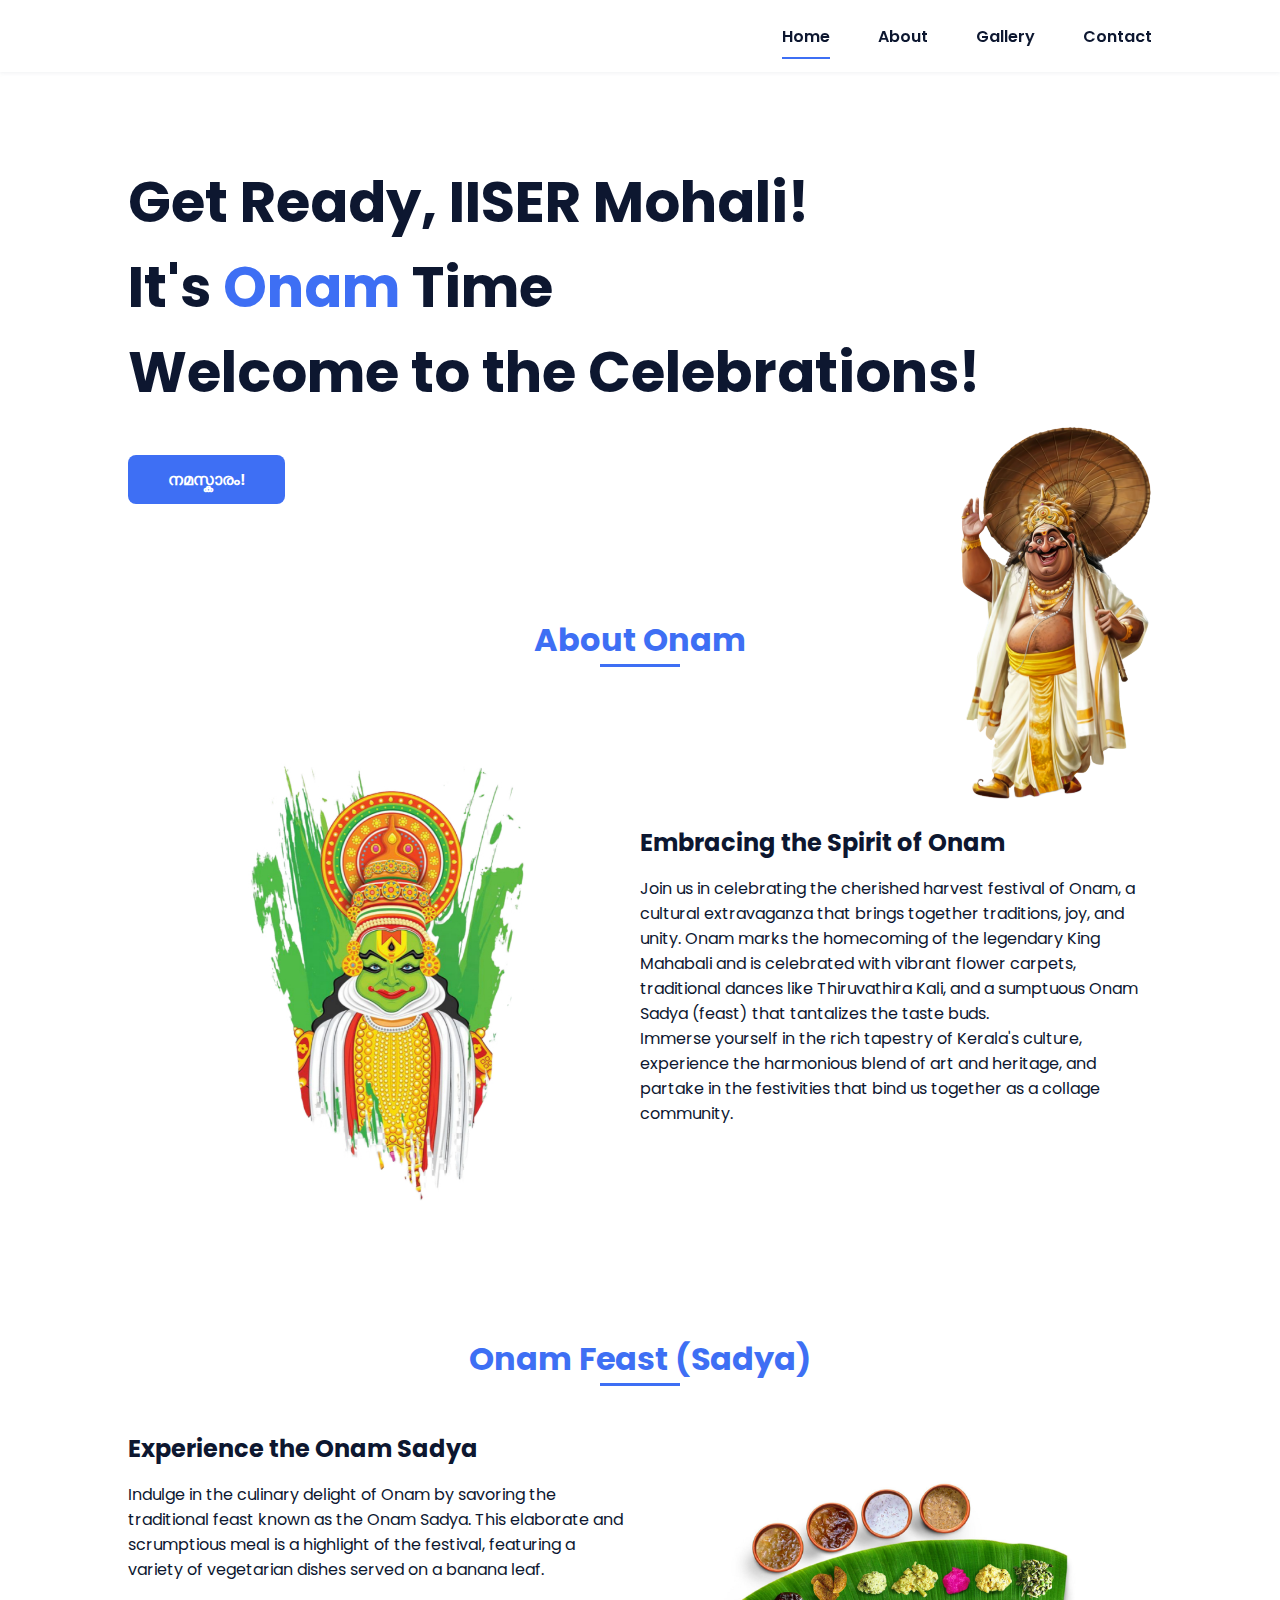
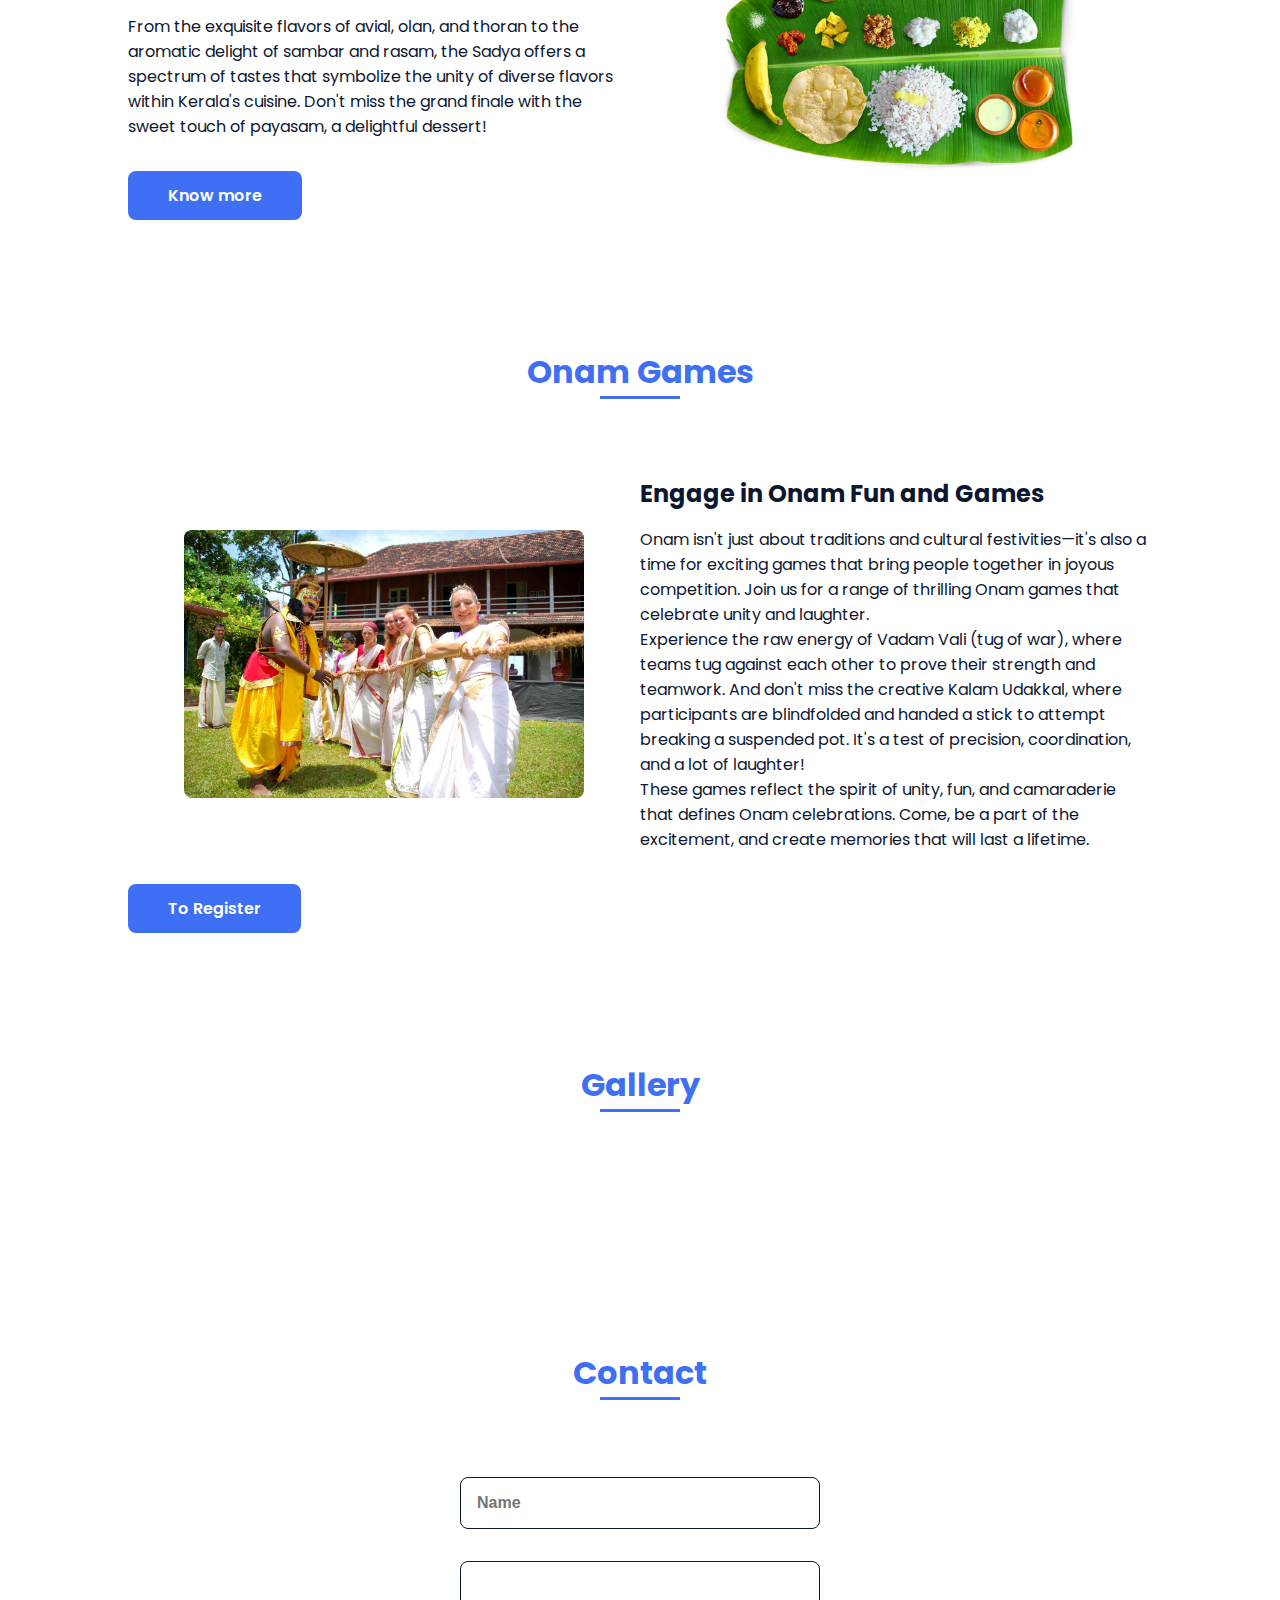
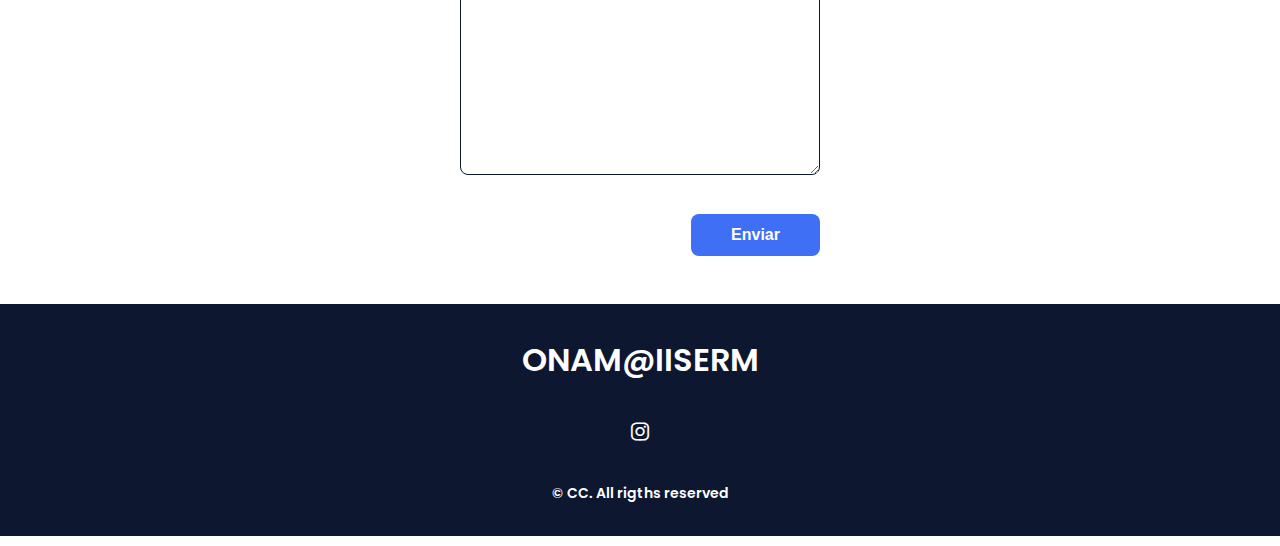
==== index.html @ f512a42c "Update index.html" ====
<!DOCTYPE html>
<html lang="en">
<head>
    <meta charset="UTF-8">
    <meta name="viewport" content="width=device-width, initial-scale=1.0">
    <link rel="stylesheet" href="path/to/boxicons.min.css">
        <meta charset="UTF-8">
        <meta name="viewport" content="width=device-width, initial-scale=1.0">

        <link rel="stylesheet" href="assets/css/styles.css">

        <!-- =====BOX ICONS===== -->
        <link href='https://cdn.jsdelivr.net/npm/boxicons@2.0.5/css/boxicons.min.css' rel='stylesheet'>

        <title>Onam@IISERM</title>
    </head>
    <body>
        <!--===== HEADER =====-->
        <header class="l-header">
            <nav class="nav bd-grid">
                <div>
                    <a href="#" class="nav__logo"></a>
                </div>

                <div class="nav__menu" id="nav-menu">
                    <ul class="nav__list">
                        <li class="nav__item"><a href="#home" class="nav__link active">Home</a></li>
                        <li class="nav__item"><a href="#about" class="nav__link">About</a></li>
                        <li class="nav__item"><a href="#work" class="nav__link">Gallery</a></li>
                        <li class="nav__item"><a href="#contact" class="nav__link">Contact</a></li>
                    </ul>
                </div>

                <div class="nav__toggle" id="nav-toggle">
                    <i class='bx bx-menu'></i>
                </div>
            </nav>
        </header>

        <main class="l-main">
            <!--===== HOME =====-->
<section class="home bd-grid" id="home">
    <div class="home__data">
        <h1 class="home__title">Get Ready, IISER Mohali!<br>It's <span class="home__title-color">Onam </span>Time<br>Welcome to the Celebrations!</h1>
        
        <a href="#" class="button">നമസ്കാരം!</a>
    </div>
</section>

                <div class="home__img">
                    <svg class="home__blob" viewBox="0 0 479 467" xmlns="http://www.w3.org/2000/svg" xmlns:xlink="http://www.w3.org/1999/xlink">

                        <g mask="url(#mask0)">
                            <image class="home__blob-img" x="50" y="60" href="assets/img/perfil.png"/>
                        </g>
                    </svg>
                </div>
            </section>

<!--===== ABOUT =====-->
<section class="about section " id="about">
    <h2 class="section-title">About Onam</h2>

    <div class="about__container bd-grid">
        <div class="about__img">
            <img src="assets/img/about.jpg" alt="">
        </div>

        <div>
            <h2 class="about__subtitle">Embracing the Spirit of Onam</h2>
            <p class="about__text">Join us in celebrating the cherished harvest festival of Onam, a cultural extravaganza that brings together traditions, joy, and unity. Onam marks the homecoming of the legendary King Mahabali and is celebrated with vibrant flower carpets, traditional dances like Thiruvathira Kali, and a sumptuous Onam Sadya (feast) that tantalizes the taste buds.</p>
            <p class="about__text">Immerse yourself in the rich tapestry of Kerala's culture, experience the harmonious blend of art and heritage, and partake in the festivities that bind us together as a collage community.</p>
        </div>
    </div>
</section>


<!--===== SADYA =====-->
<section class="skills section" id="sadya">
    <h2 class="section-title">Onam Feast (Sadya)</h2>

    <div class="skills__container bd-grid">          
        <div>
            <h2 class="skills__subtitle">Experience the Onam Sadya</h2>
            <p class="skills__text">Indulge in the culinary delight of Onam by savoring the traditional feast known as the Onam Sadya. This elaborate and scrumptious meal is a highlight of the festival, featuring a variety of vegetarian dishes served on a banana leaf.</p>
            <p class="skills__text">
                From the exquisite flavors of avial, olan, and thoran to the aromatic delight of sambar and rasam, the Sadya offers a spectrum of tastes that symbolize the unity of diverse flavors within Kerala's cuisine. Don't miss the grand finale with the sweet touch of payasam, a delightful dessert!
            </p>
            
            <div id="sadyaDetails" style="display: none;">
<p><strong>Venue</strong>: Hostel 6 & 8 Mess</p>
<p><strong>Date</strong>: October 1st</p>
<p><strong>Time</strong>: From 11:00 PM onwards</p>
        <a href="Coupon.html" class="button2">For coupons</a>



                <h4>Here are the list of the dishes served in the Sadya:</h4>
                <ul>
                    <li>Ghee</li>
                    <li>Parippu (Dal Curry)</li>
                    <li>Uppu</li>
                    <li>Sarkara Upperi (Jaggery-Coated Banana Chips)</li>
                    <li>Banana Chips (Upperi)</li>
                    <li>Mulak Kondattom</li>
                    <li>Kayappa Kondattom</li>                    
                    <li>Rice</li>
                    <li>Sambar</li>
                    <li>Avial</li>
                    <li>Kootu Curry</li>
                    <li>Olan</li>
                    <li>Kalan</li>
                    <li>Pachadi</li>
                    <li>Pinapple Kichidi</li>
                    <li>Puliyinji</li>
                    <li>Pickles</li>
                    <li>Thoran</li>
                    <li>Pappadam</li>
                    <li>Moru</li>
                    <li>Rasam</li>
                    <li>Palada Pradhaman (Payasam)</li>
                    <li>Parippu Pradhaman (Payasam)</li>
                </ul>
            </div>
            
            <a href="javascript:void(0);" class="button" id="expandButton" onclick="toggleSadyaDetails();">Know more</a>
        </div>
        
        <div>              
            <img src="assets/img/work3.jpg" alt="" class="skills__img">
        </div>
    </div>
</section>

<script>
    function toggleSadyaDetails() {
        const sadyaDetails = document.getElementById('sadyaDetails');
        const expandButton = document.getElementById('expandButton');

        if (sadyaDetails.style.display === 'none') {
            sadyaDetails.style.display = 'block';
            expandButton.textContent = 'Show less';
        } else {
            sadyaDetails.style.display = 'none';
            expandButton.textContent = 'Know more';
        }
    }
</script>
<section class="games section" id="games">
    <h2 class="section-title">Onam Games</h2>

    <div class="about__container bd-grid">
        <div class="games__img">
            <img src="assets/img/games.jpg" alt="">
        </div>

        <div>
            <h2 class="about__subtitle">Engage in Onam Fun and Games</h2>
            <p class="about__text">Onam isn't just about traditions and cultural festivities—it's also a time for exciting games that bring people together in joyous competition. Join us for a range of thrilling Onam games that celebrate unity and laughter.</p>
            <p class="about__text">Experience the raw energy of Vadam Vali (tug of war), where teams tug against each other to prove their strength and teamwork. And don't miss the creative Kalam Udakkal, where participants are blindfolded and handed a stick to attempt breaking a suspended pot. It's a test of precision, coordination, and a lot of laughter!</p>
            <p class="about__text">These games reflect the spirit of unity, fun, and camaraderie that defines Onam celebrations. Come, be a part of the excitement, and create memories that will last a lifetime.</p>
        </div>
        
        <div class="button-container">
            <a href="#" class="button">To Register</a>
        </div>
    </div>
</section>

<!--===== GALLERY =====-->
<section class="work section" id="work">
    <h2 class="section-title">Gallery</h2>

    <div class="work__container bd-grid" id="shuffled-gallery">
        <!-- Images will be shuffled and inserted here using JavaScript -->
    </div>
</section>

<script>
    // Array of image filenames (assuming you have img1.jpg to img20.jpg)
    const imageFilenames = Array.from({ length: 20 }, (_, index) => `img${index + 1}.jpg`);

    // Function to shuffle an array
    function shuffleArray(array) {
        for (let i = array.length - 1; i > 0; i--) {
            const j = Math.floor(Math.random() * (i + 1));
            [array[i], array[j]] = [array[j], array[i]];
        }
        return array;
    }

    const shuffledImages = shuffleArray(imageFilenames);

    const galleryContainer = document.getElementById('shuffled-gallery');

    // Display 6 shuffled images at a time
    let startIndex = 0;
    function displayImages() {
        galleryContainer.innerHTML = ''; // Clear previous images
        const endIndex = startIndex + 6 > shuffledImages.length ? shuffledImages.length : startIndex + 6;

        for (let i = startIndex; i < endIndex; i++) {
            const imageLink = document.createElement('a');
            imageLink.className = 'work__img';
            imageLink.href = ''; // Add your image link here

            const image = document.createElement('img');
            image.src = `assets/img/${shuffledImages[i]}`;
            image.alt = '';

            imageLink.appendChild(image);
            galleryContainer.appendChild(imageLink);
        }

        startIndex = (startIndex + 6) % shuffledImages.length; // Cycle through the images
    }

    displayImages(); // Initial display
</script>


        </main>
       <section class="contact section" id="contact">
            <h2 class="section-title">Contact</h2>

            <div class="contact__container bd-grid">
                <form action="https://formsubmit.co/bc287b8956eb04a40af0ad4ee4fbad29"
                      class="contact__form"
                      method="POST">
                    <input type="text" name="name" placeholder="Name" class="contact__input">
                    <textarea name="message" cols="30" rows="10" class="contact__input"></textarea>
                    <input type="submit" value="Enviar" class="contact__button button">
                </form>
            </div>
        </section>
        <!--===== FOOTER =====-->
        <footer class="footer">
            <p class="footer__title">ONAM@IISERM</p>
            <div class="footer__social">
                <a href="https://www.instagram.com/onamatiiserm/" class="footer__icon"><i class='bx bxl-instagram' ></i></a>
            </div>
            <p class="footer__copy">&#169; CC. All rigths reserved</p>
        </footer>


        <!--===== SCROLL REVEAL =====-->
        <script src="https://unpkg.com/scrollreveal"></script>

        <!--===== MAIN JS =====-->
        <script src="assets/js/main.js"></script>
    </body>
</html>
---- assets/css/styles.css ----
/*===== GOOGLE FONTS =====*/
@import url("https://fonts.googleapis.com/css2?family=Poppins:wght@400;600;700&display=swap");
/*===== VARIABLES CSS =====*/
:root {
  --header-height: 3rem;
  --font-semi: 600;
  /*===== Colores =====*/
  /*Purple 260 - Red 355 - Blue 224 - Pink 340*/
  /* HSL color mode */
  --hue-color: 224;
  --first-color: hsl(var(--hue-color), 89%, 60%);
  --second-color: hsl(var(--hue-color), 56%, 12%);
  /*===== Fuente y tipografia =====*/
  --body-font: 'Poppins', sans-serif;
  --big-font-size: 2rem;
  --h2-font-size: 1.25rem;
  --normal-font-size: .938rem;
  --smaller-font-size: .75rem;
  /*===== Margenes =====*/
  --mb-2: 1rem;
  --mb-4: 2rem;
  --mb-5: 2.5rem;
  --mb-6: 3rem;
  /*===== z index =====*/
  --z-back: -10;
  --z-fixed: 100;
}

@media screen and (min-width: 968px) {
  :root {
    --big-font-size: 3.5rem;
    --h2-font-size: 2rem;
    --normal-font-size: 1rem;
    --smaller-font-size: .875rem;
  }
}

/*===== BASE =====*/
*, ::before, ::after {
  box-sizing: border-box;
}

html {
  scroll-behavior: smooth;
}

body {
  margin: var(--header-height) 0 0 0;
  font-family: var(--body-font);
  font-size: var(--normal-font-size);
  color: var(--second-color);
}

h1, h2, p {
  margin: 0;
}

ul {
  margin: 0;
  padding: 0;
  list-style: none;
}

a {
  text-decoration: none;
}

img {
  max-width: 100%;
  height: auto;
  display: block;
}

/*===== CLASS CSS ===== */
.section-title {
  position: relative;
  font-size: var(--h2-font-size);
  color: var(--first-color);
  margin-top: var(--mb-2);
  margin-bottom: var(--mb-4);
  text-align: center;
}

.section-title::after {
  position: absolute;
  content: '';
  width: 64px;
  height: 0.18rem;
  left: 0;
  right: 0;
  margin: auto;
  top: 2rem;
  background-color: var(--first-color);
}

.section {
  padding-top: 3rem;
  padding-bottom: 2rem;
}

/*===== LAYOUT =====*/
.bd-grid {
  max-width: 1024px;
  display: grid;
  margin-left: var(--mb-2);
  margin-right: var(--mb-2);
}

.l-header {
  width: 100%;
  position: fixed;
  top: 0;
  left: 0;
  z-index: var(--z-fixed);
  background-color: #fff;
  box-shadow: 0 1px 4px rgba(146, 161, 176, 0.15);
}

/*===== NAV =====*/
.nav {
  height: var(--header-height);
  display: flex;
  justify-content: space-between;
  align-items: center;
  font-weight: var(--font-semi);
}

@media screen and (max-width: 767px) {
  .nav__menu {
    position: fixed;
    top: var(--header-height);
    right: -100%;
    width: 80%;
    height: 100%;
    padding: 2rem;
    background-color: var(--second-color);
    transition: .5s;
  }
}

.nav__item {
  margin-bottom: var(--mb-4);
}

.nav__link {
  position: relative;
  color: #fff;
}

.nav__link:hover {
  position: relative;
}

.nav__link:hover::after {
  position: absolute;
  content: '';
  width: 100%;
  height: 0.18rem;
  left: 0;
  top: 2rem;
  background-color: var(--first-color);
}

.nav__logo {
  color: var(--second-color);
}

.nav__toggle {
  color: var(--second-color);
  font-size: 1.5rem;
  cursor: pointer;
}

/*Active menu*/
.active::after {
  position: absolute;
  content: '';
  width: 100%;
  height: 0.18rem;
  left: 0;
  top: 2rem;
  background-color: var(--first-color);
}

/*=== Show menu ===*/
.show {
  right: 0;
}

/*===== HOME =====*/
.home {
  position: relative;
  row-gap: 5rem;
  padding: 4rem 0 5rem;
}

.home__data {
  align-self: center;
}

.home__title {
  font-size: var(--big-font-size);
  margin-bottom: var(--mb-5);
}

.home__title-color {
  color: var(--first-color);
}

.home__social {
  display: flex;
  flex-direction: column;
}

.home__social-icon {
  width: max-content;
  margin-bottom: var(--mb-2);
  font-size: 1.5rem;
  color: var(--second-color);
}

.home__social-icon:hover {
  color: var(--first-color);
}

.home__img {
  position: absolute;
  right: 0;
  bottom: 0;
  width: 260px;
}

.home__blob {
  fill: var(--first-color);
}

.home__blob-img {
  width: 360px;
}

/*BUTTONS*/
.button {
  display: inline-block;
  background-color: var(--first-color);
  color: #fff;
  padding: .75rem 2.5rem;
  font-weight: var(--font-semi);
  border-radius: .5rem;
  transition: .3s;
}
.button2 {
  display: inline-block;
  background-color: var(--second-color); /* Choose a different color for the second button */
  color: #fff;
  padding: .5rem 2rem; /* Adjust padding as needed */
  font-weight: var(--font-medium); /* You can adjust font-weight */
  border-radius: .3rem; /* You can adjust border-radius */
  transition: .3s;
}

.button:hover {
  box-shadow: 0px 10px 36px rgba(0, 0, 0, 0.15);
}

/* ===== ABOUT =====*/
.about__container {
  row-gap: 2rem;
  text-align: center;
}

.about__subtitle {
  margin-bottom: var(--mb-2);
}

.about__img {
  justify-self: center;
}

.about__img img {
  width: 200px;
  border-radius: .5rem;
}

/* ===== SKILLS =====*/
.skills__container {
  row-gap: 2rem;
  text-align: center;
}

.skills__subtitle {
  margin-bottom: var(--mb-2);
}

.skills__text {
  margin-bottom: var(--mb-4);
}
}

.skills__social-icon:hover {
  color: var(--first-color);
}


.skills__data {
  display: flex;
  justify-content: space-between;
  align-items: center;
  position: relative;
  font-weight: var(--font-semi);
  padding: .5rem 1rem;
  margin-bottom: var(--mb-4);
  border-radius: .5rem;
  box-shadow: 0px 4px 25px rgba(14, 36, 49, 0.15);
}

.skills__icon {
  font-size: 2rem;
  margin-right: var(--mb-2);
  color: var(--first-color);
}

.skills__names {
  display: flex;
  align-items: center;
}

.skills__bar {
  position: absolute;
  left: 0;
  bottom: 0;
  background-color: var(--first-color);
  height: .25rem;
  border-radius: .5rem;
  z-index: var(--z-back);
}

.skills__html {
  width: 95%;
}

.skills__css {
  width: 85%;
}

.skills__js {
  width: 65%;
}

.skills__ux {
  width: 85%;
}

.skills__img {
  border-radius: .5rem;
}
/* ===== Games =====*/
.about__container {
  row-gap: 2rem;
  text-align: center;
}

.games__subtitle {
  margin-bottom: var(--mb-2);
}

.games__img {
  justify-self: center;
}

.games__img img {
  width: 400px;
  border-radius: .5rem;
}
/* ===== WORK =====*/
.work__container {
  row-gap: 2rem;
}

.work__img {
  box-shadow: 0px 4px 25px rgba(14, 36, 49, 0.15);
  border-radius: .5rem;
  overflow: hidden;
}

.work__img img {
  transition: 1s;
}

.work__img img:hover {
  transform: scale(1.1);
}

/* ===== CONTACT =====*/
.contact__input {
  width: 100%;
  font-size: var(--normal-font-size);
  font-weight: var(--font-semi);
  padding: 1rem;
  border-radius: .5rem;
  border: 1.5px solid var(--second-color);
  outline: none;
  margin-bottom: var(--mb-4);
}

.contact__button {
  display: block;
  border: none;
  outline: none;
  font-size: var(--normal-font-size);
  cursor: pointer;
  margin-left: auto;
}

/* ===== FOOTER =====*/
.footer {
  background-color: var(--second-color);
  color: #fff;
  text-align: center;
  font-weight: var(--font-semi);
  padding: 2rem 0;
}

.footer__title {
  font-size: 2rem;
  margin-bottom: var(--mb-4);
}

.footer__social {
  margin-bottom: var(--mb-4);
}

.footer__icon {
  font-size: 1.5rem;
  color: #fff;
  margin: 0 var(--mb-2);
}

.footer__copy {
  font-size: var(--smaller-font-size);
}

/* ===== MEDIA QUERIES=====*/
@media screen and (max-width: 320px) {
  .home {
    row-gap: 2rem;
  }
  .home__img {
    width: 200px;
  }
}

@media screen and (min-width: 576px) {
  .home {
    padding: 4rem 0 2rem;
  }
  .home__social {
    padding-top: 0;
    padding-bottom: 2.5rem;
    flex-direction: row;
    align-self: flex-end;
  }
  .home__social-icon {
    margin-bottom: 0;
    margin-right: var(--mb-4);
  }
  .home__img {
    width: 300px;
    bottom: 25%;
  }
  .about__container {
    grid-template-columns: repeat(2, 1fr);
    align-items: center;
    text-align: initial;
  }
  .skills__container {
    grid-template-columns: .7fr;
    justify-content: center;
    column-gap: 1rem;
  }
  .work__container {
    grid-template-columns: repeat(2, 1fr);
    column-gap: 2rem;
    padding-top: 2rem;
  }
  .contact__form {
    width: 360px;
    padding-top: 2rem;
  }
  .contact__container {
    justify-items: center;
  }
}

@media screen and (min-width: 768px) {
  body {
    margin: 0;
  }
  .section {
    padding-top: 4rem;
    padding-bottom: 3rem;
  }
  .section-title {
    margin-bottom: var(--mb-6);
  }
  .section-title::after {
    width: 80px;
    top: 3rem;
  }
  .nav {
    height: calc(var(--header-height) + 1.5rem);
  }
  .nav__list {
    display: flex;
    padding-top: 0;
  }
  .nav__item {
    margin-left: var(--mb-6);
    margin-bottom: 0;
  }
  .nav__toggle {
    display: none;
  }
  .nav__link {
    color: var(--second-color);
  }
  .home {
    padding: 8rem 0 2rem;
  }
  .home__img {
    width: 400px;
    bottom: 10%;
  }
  .about__container {
    padding-top: 2rem;
  }
  .about__img img {
    width: 300px;
  }
  .skills__container {
    grid-template-columns: repeat(2, 1fr);
    column-gap: 2rem;
    align-items: center;
    text-align: initial;
  }
  .work__container {
    grid-template-columns: repeat(3, 1fr);
    column-gap: 2rem;
  }
}

@media screen and (min-width: 992px) {
  .bd-grid {
    margin-left: auto;
    margin-right: auto;
  }
  .home {
    padding: 10rem 0 2rem;
  }
  .home__img {
    width: 450px;
  }
}
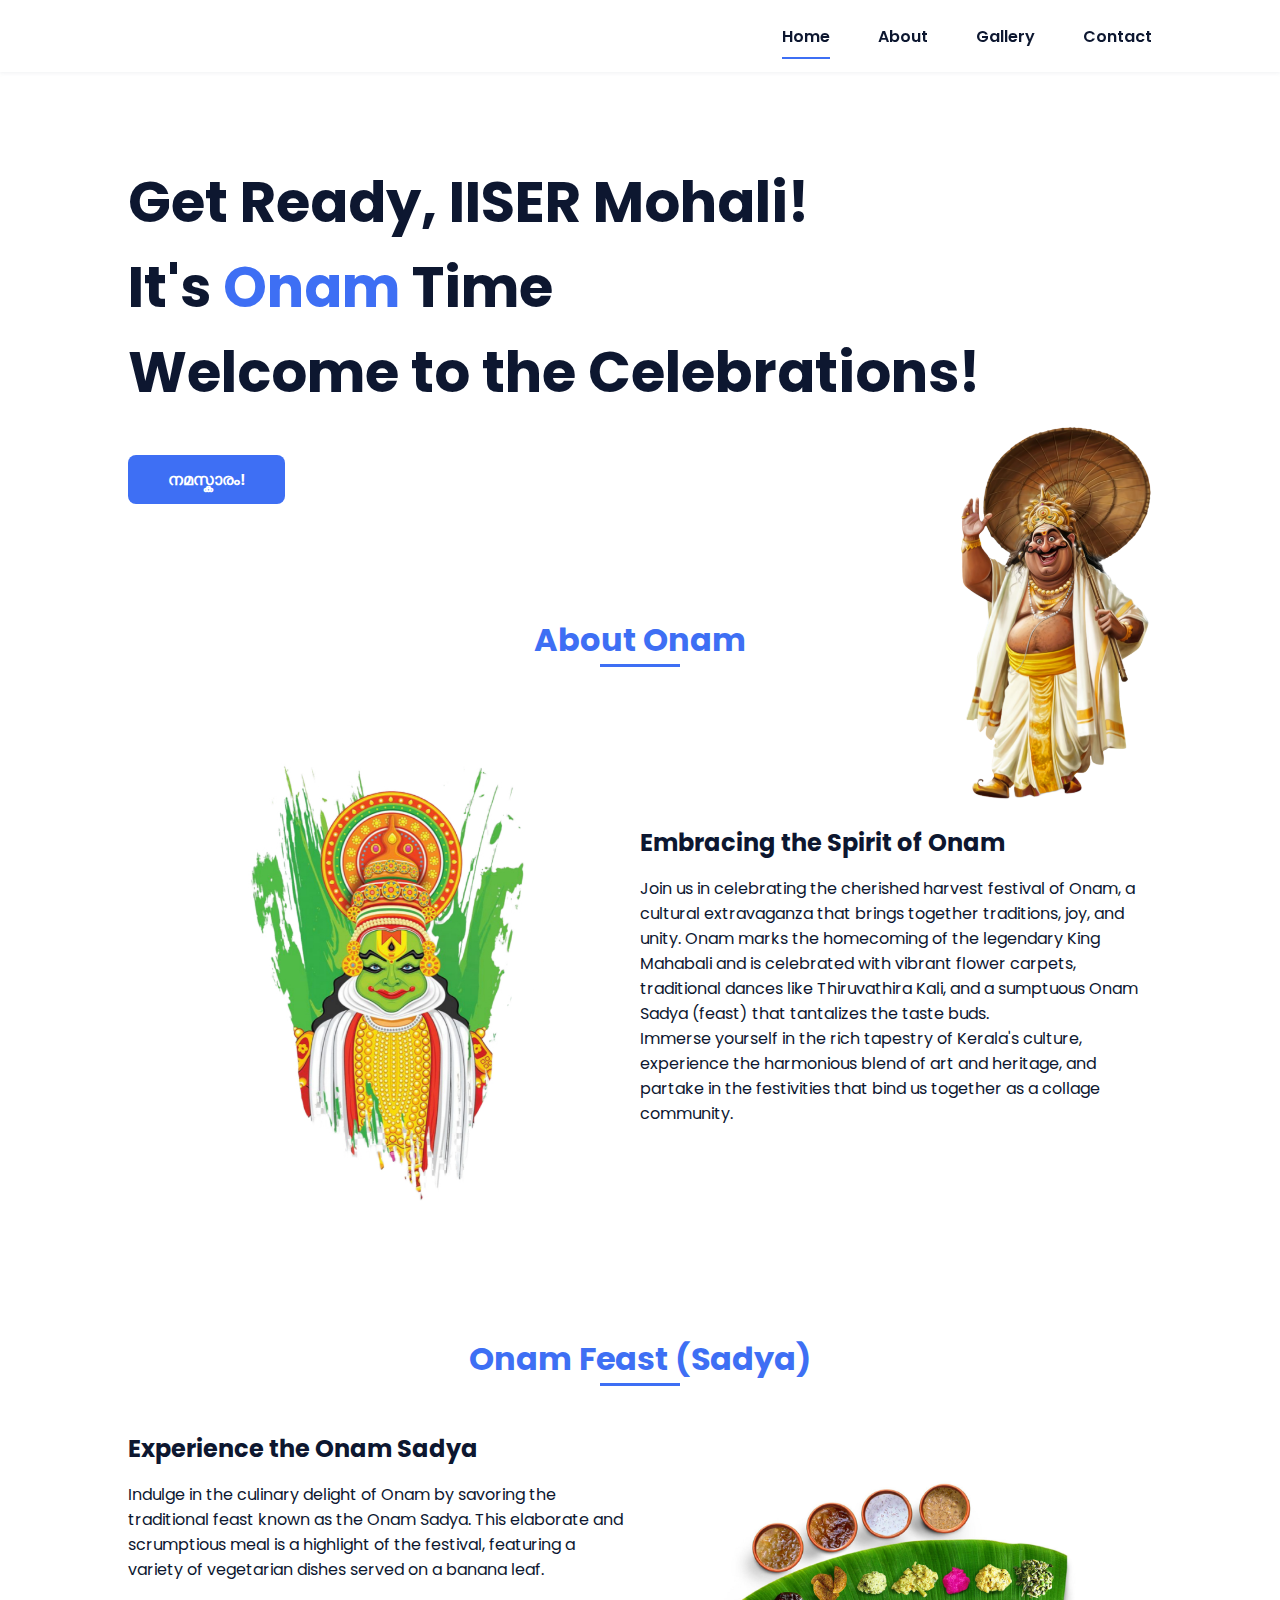
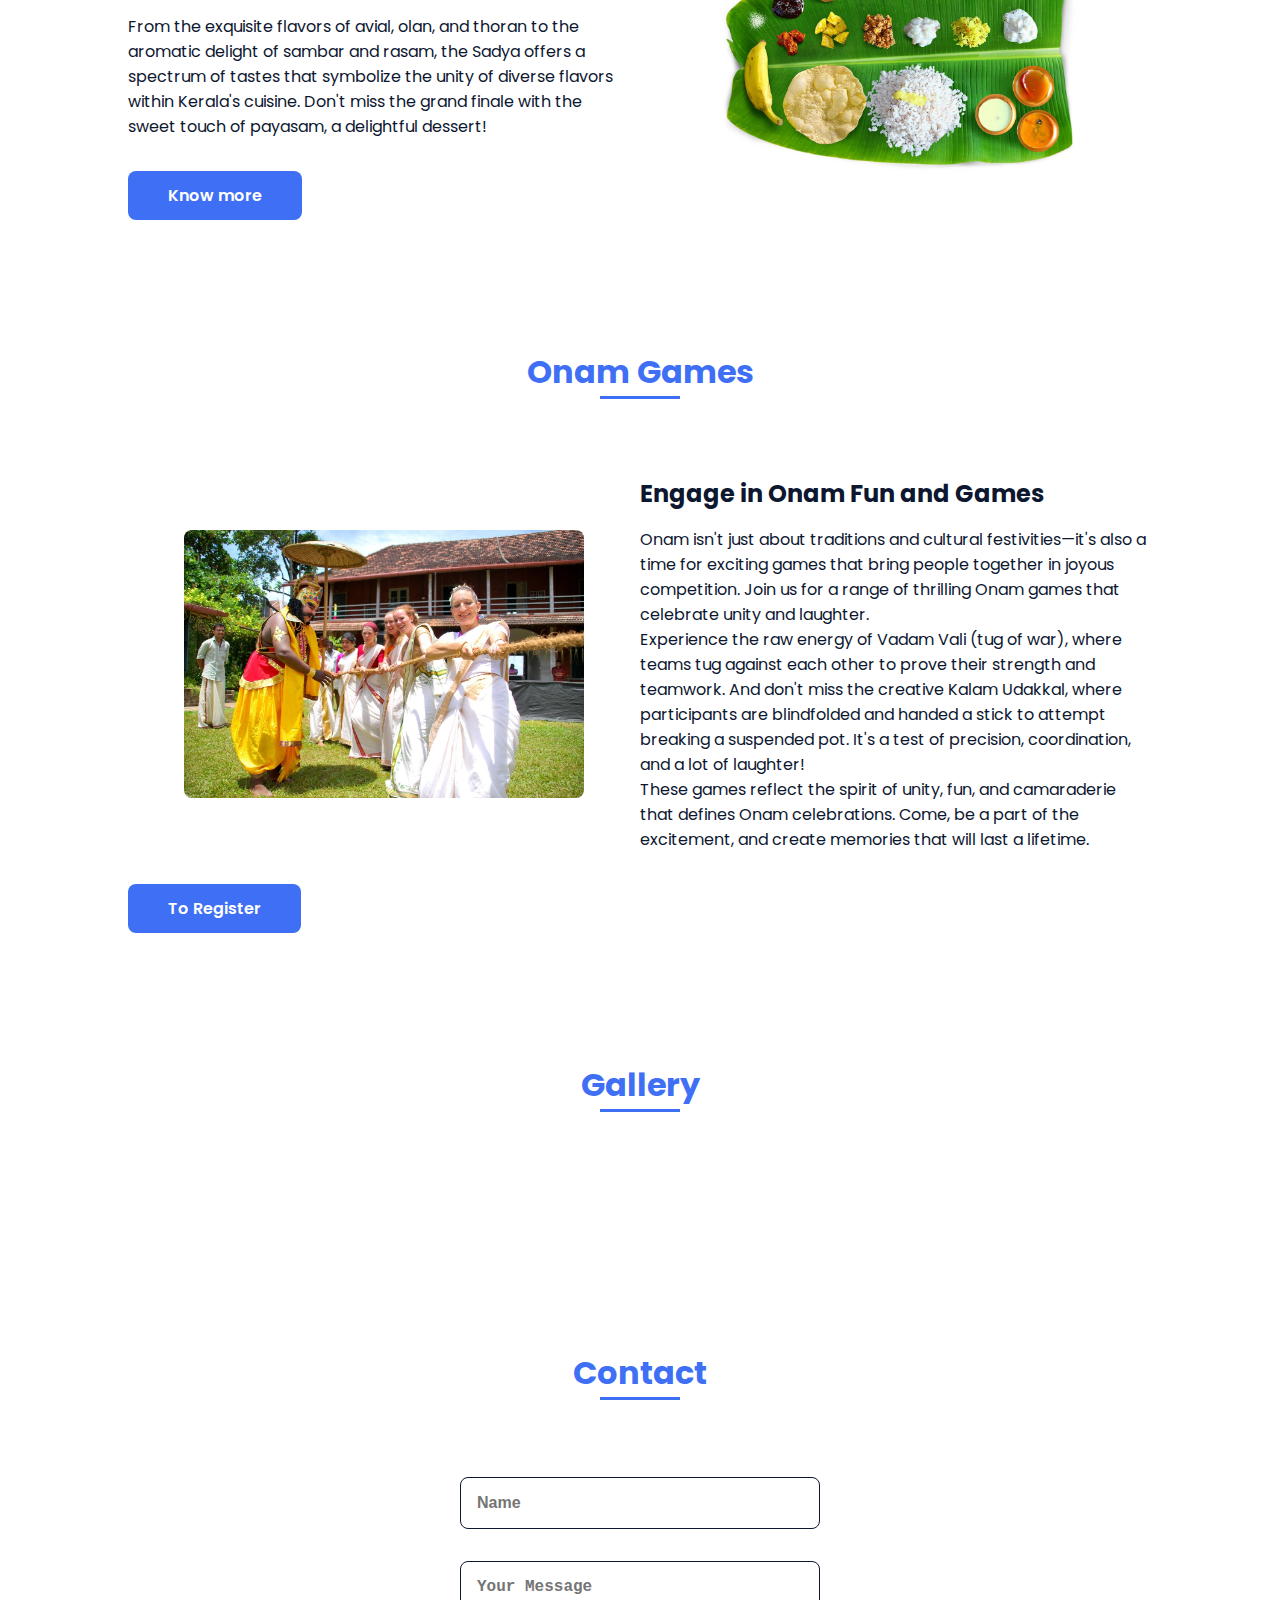
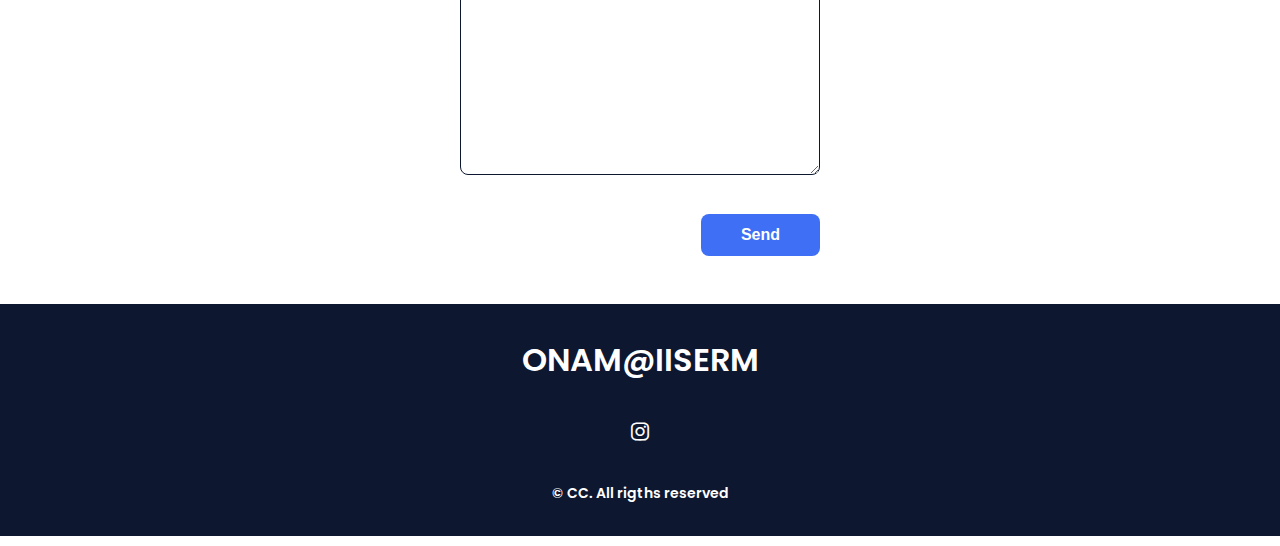
==== commit 3a70d1c6: "Update index.html" ====
--- a/index.html
+++ b/index.html
@@ -228,8 +228,8 @@
                       class="contact__form"
                       method="POST">
                     <input type="text" name="name" placeholder="Name" class="contact__input">
-                    <textarea name="message" cols="30" rows="10" class="contact__input"></textarea>
-                    <input type="submit" value="Enviar" class="contact__button button">
+                    <textarea name="message" placeholder="Your Message" cols="30" rows="10" class="contact__input"></textarea>
+                    <input type="submit" value="Send" class="contact__button button">
                 </form>
             </div>
         </section>
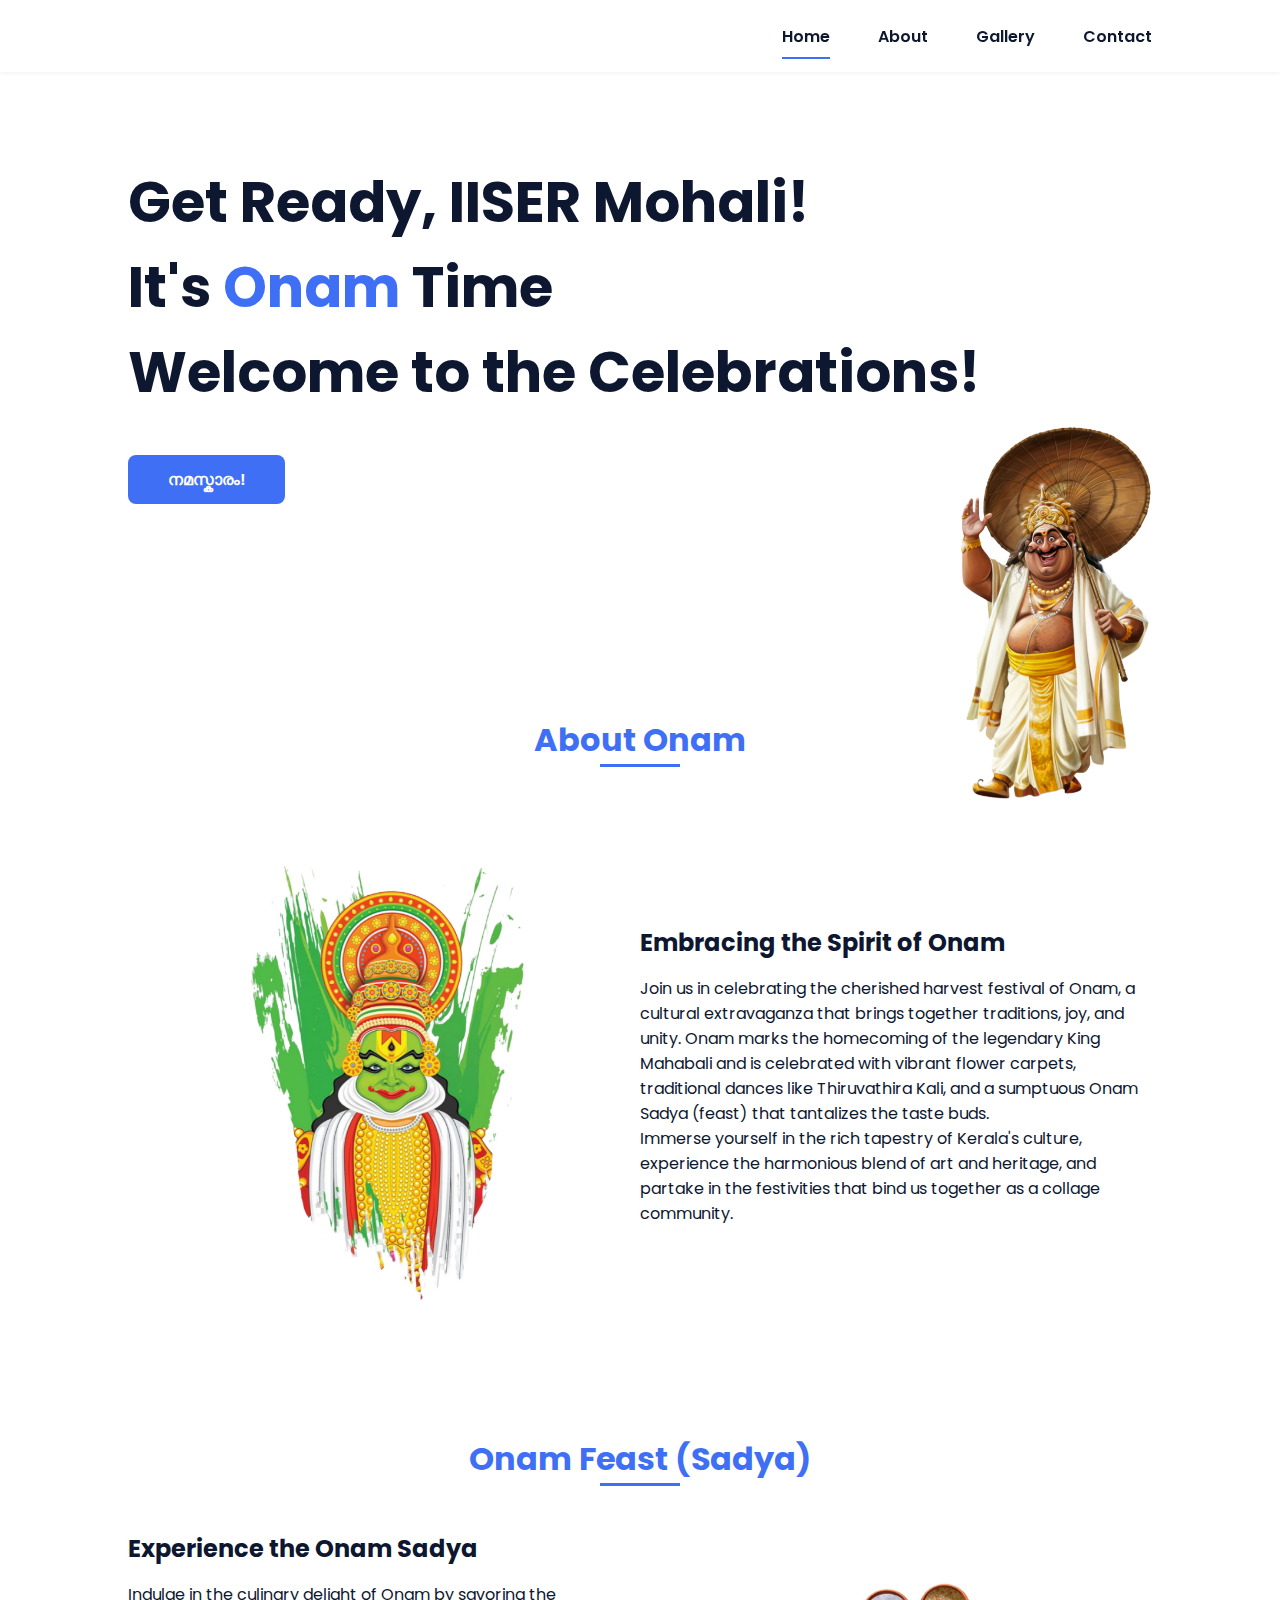
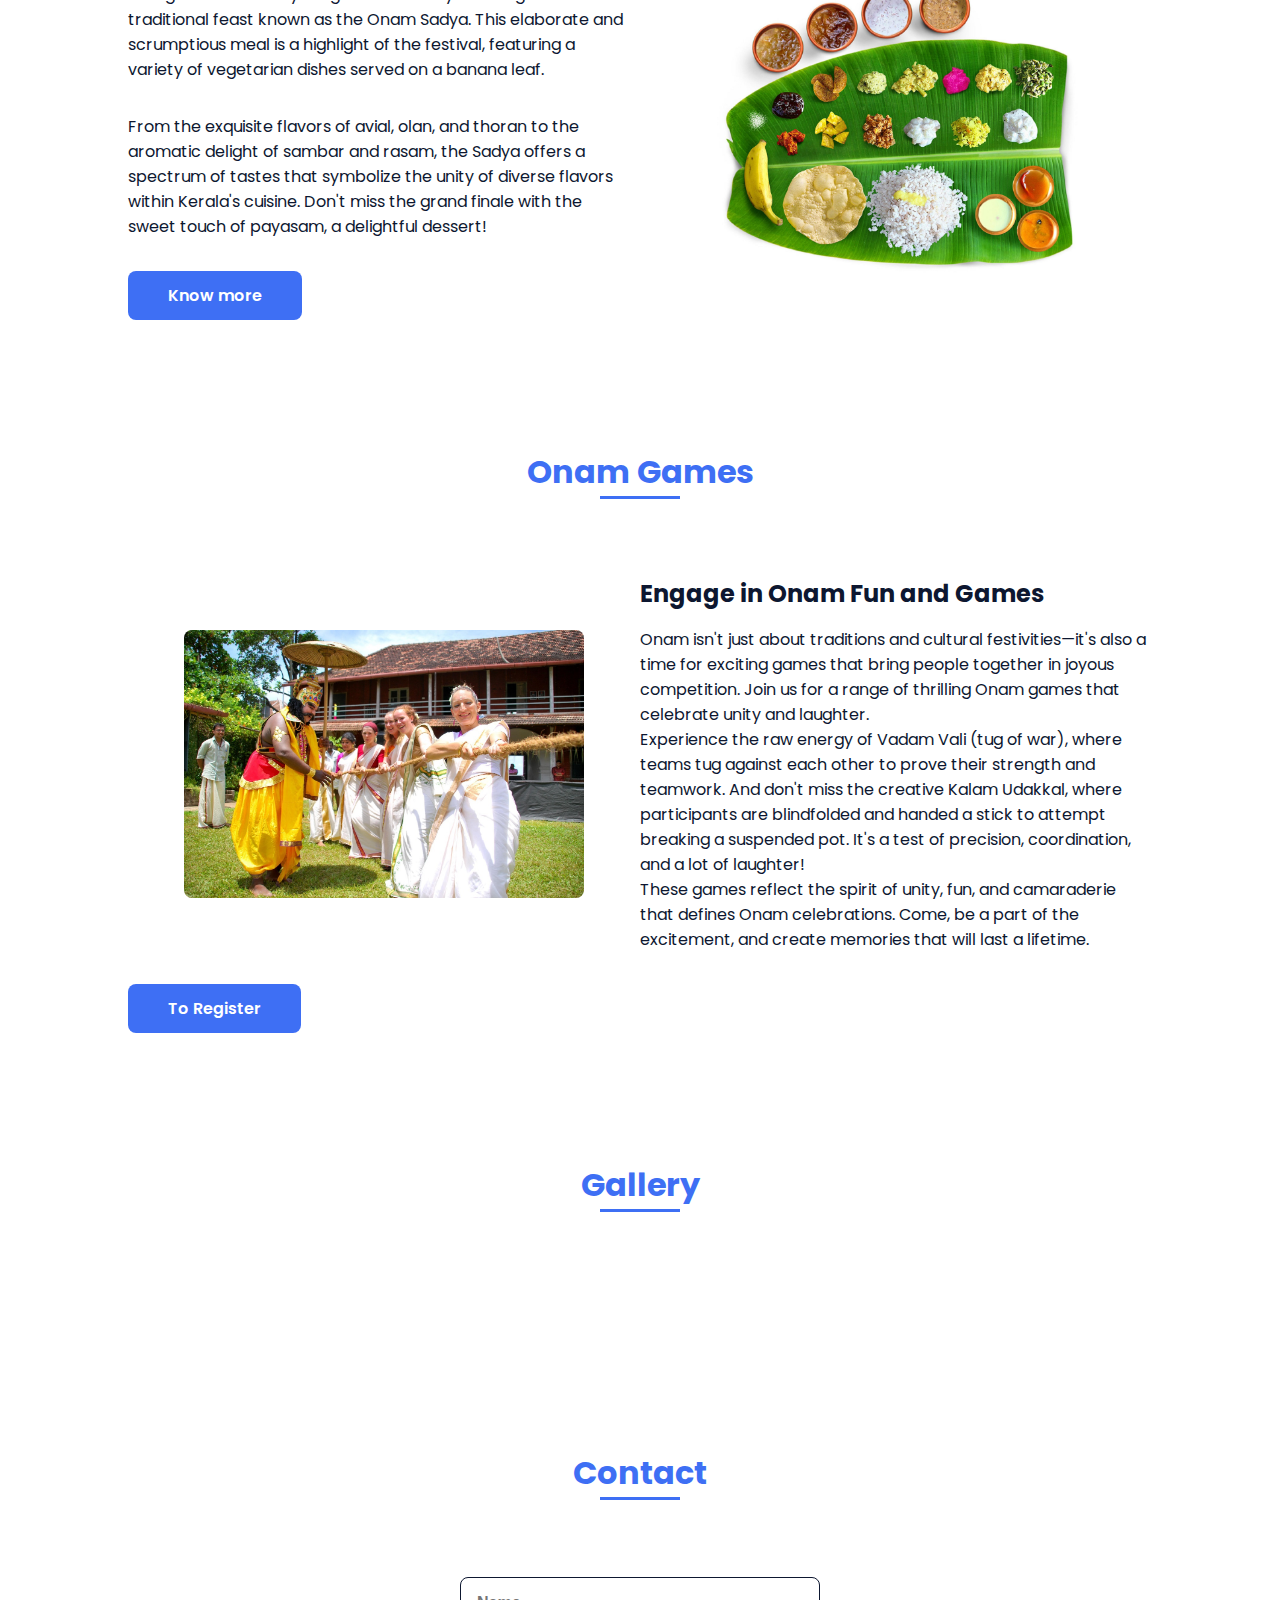
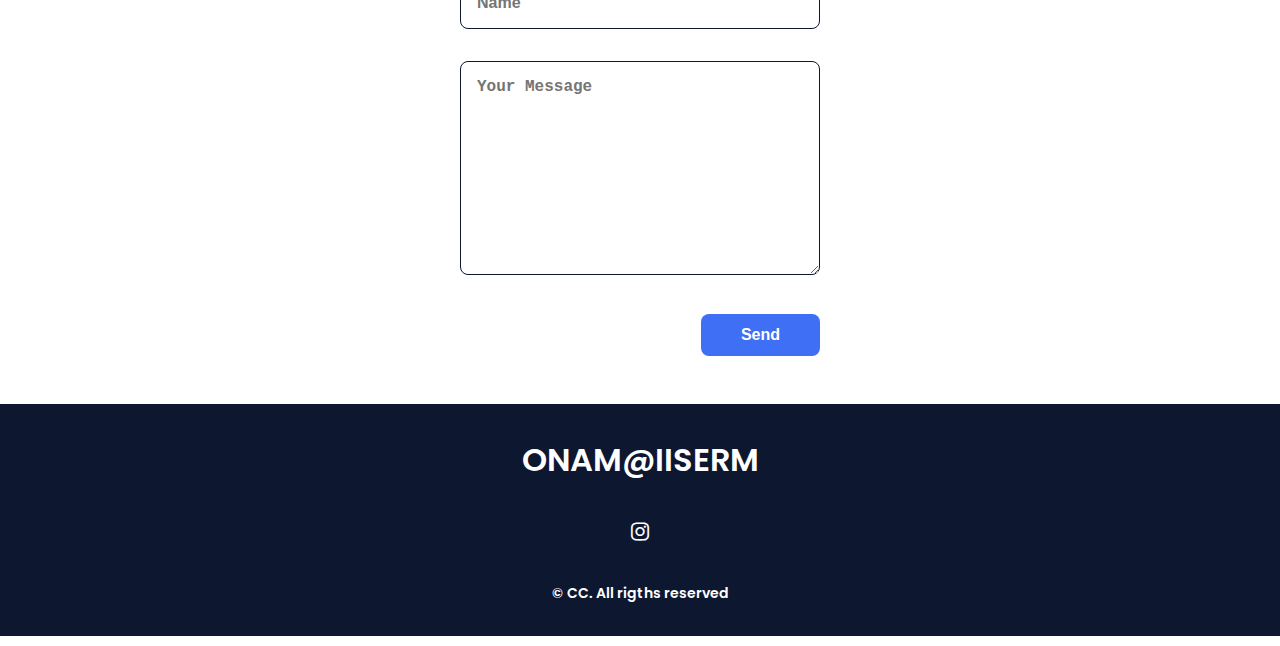
==== commit 6838f2d2: "Update index.html" ====
--- a/index.html
+++ b/index.html
@@ -178,7 +178,7 @@
 
 <script>
     // Array of image filenames (assuming you have img1.jpg to img20.jpg)
-    const imageFilenames = Array.from({ length: 20 }, (_, index) => `img${index + 1}.jpg`);
+    const imageFilenames = Array.from({ length: 56 }, (_, index) => `img${index + 1}.jpg`);
 
     // Function to shuffle an array
     function shuffleArray(array) {
--- a/assets/css/styles.css
+++ b/assets/css/styles.css
@@ -267,7 +267,10 @@
   row-gap: 2rem;
   text-align: center;
 }
-
+.about {
+    margin-top: 100px; /* You can adjust this value as needed */
+    /* Existing styles */
+}
 .about__subtitle {
   margin-bottom: var(--mb-2);
 }
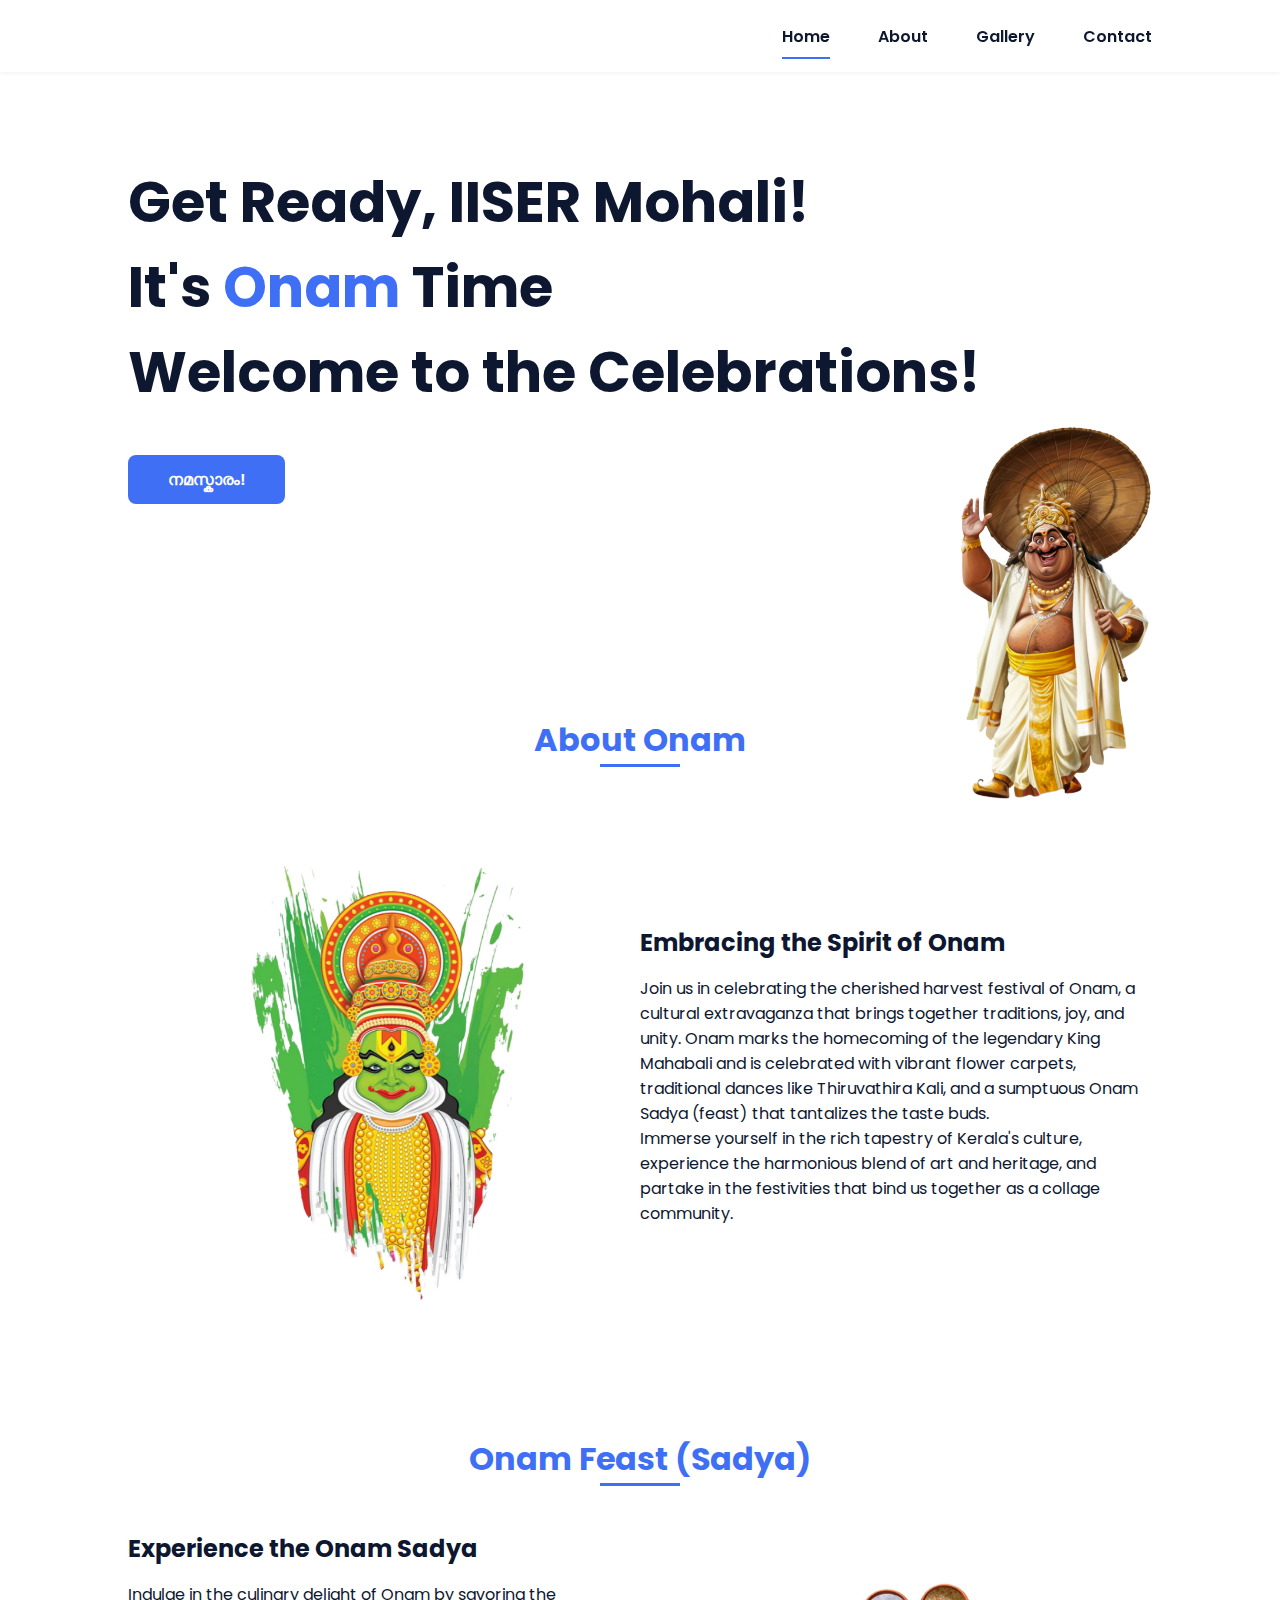
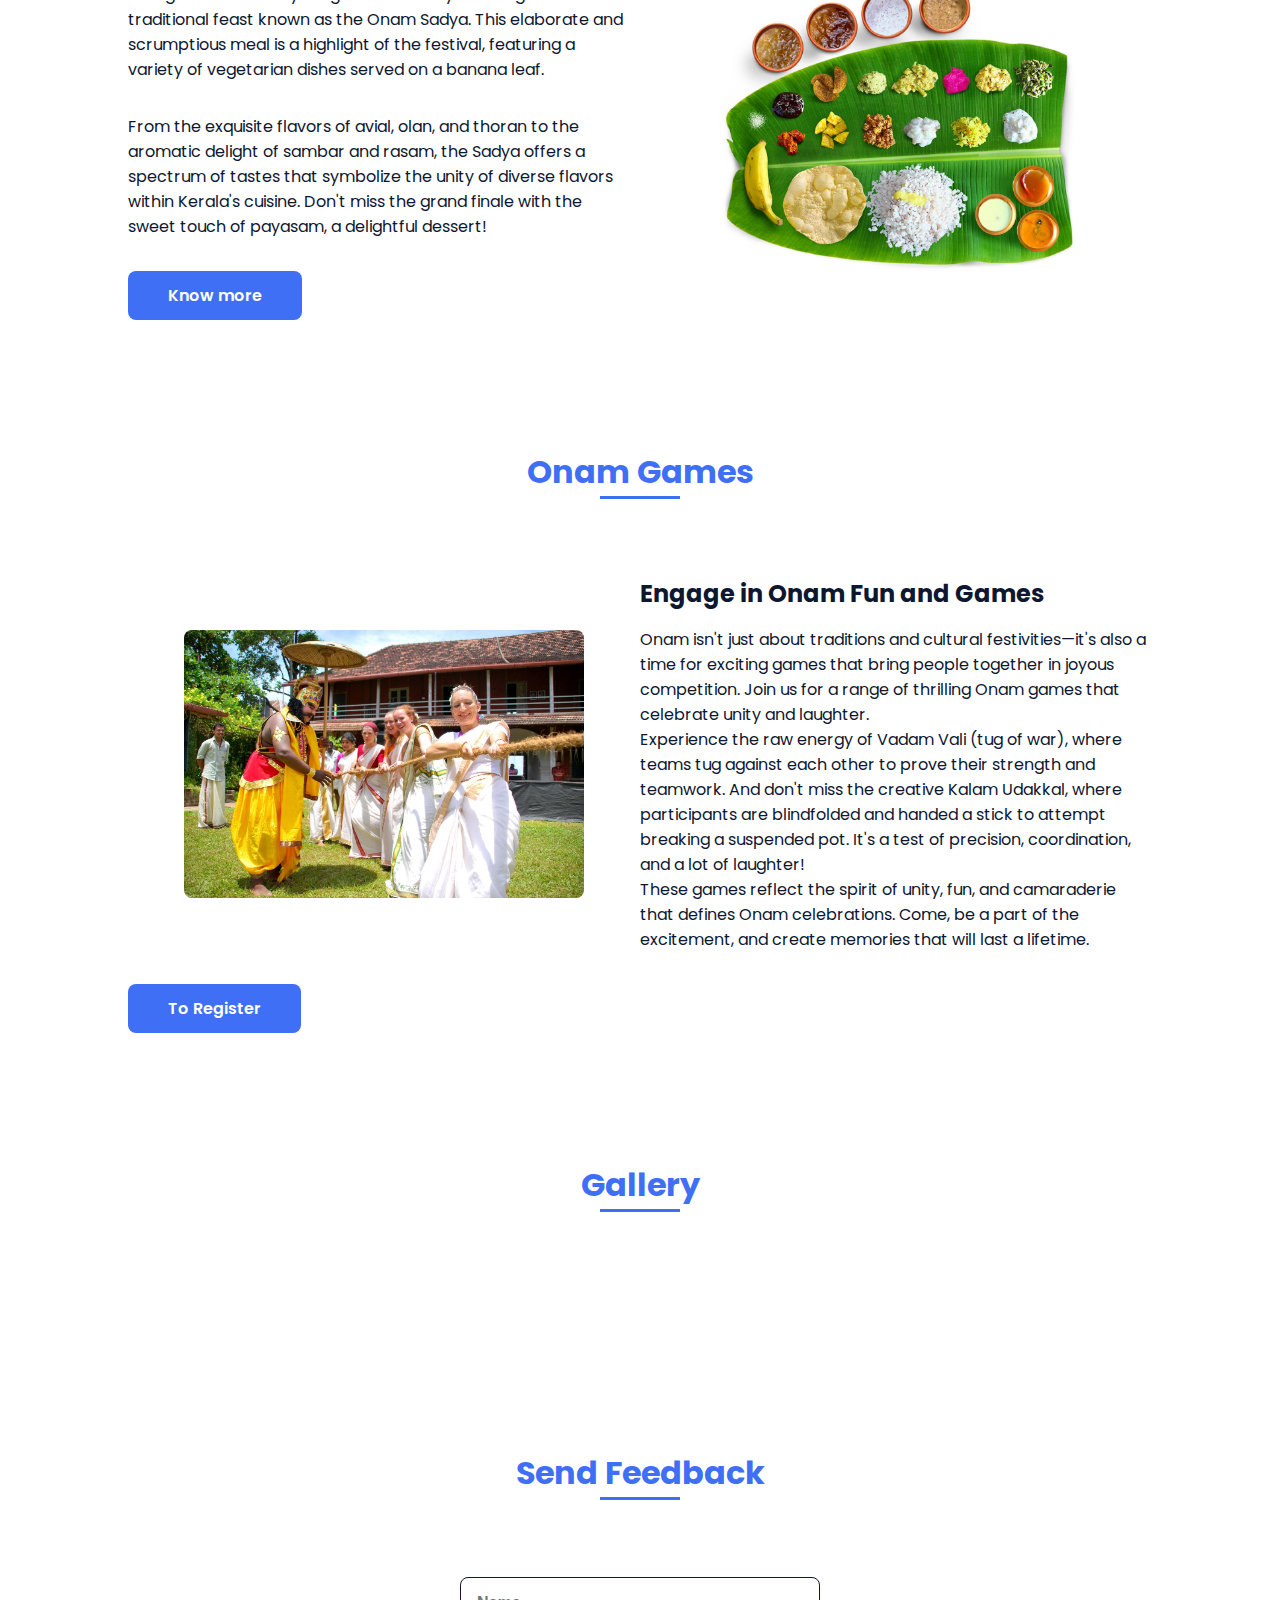
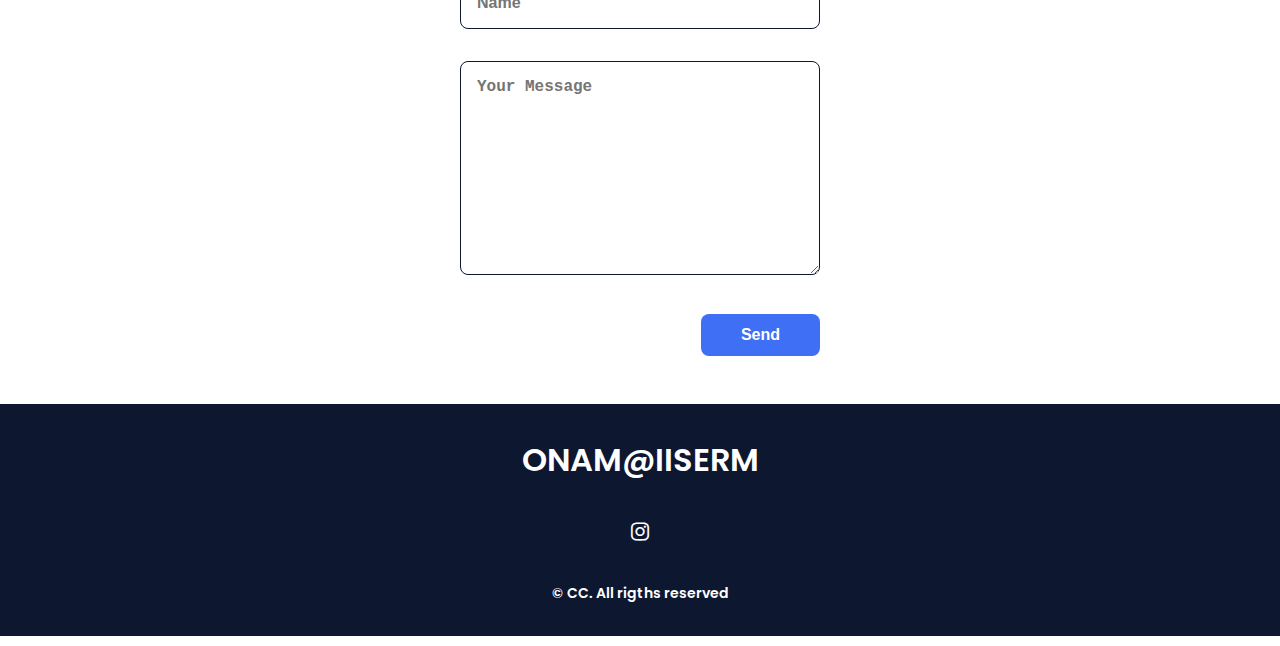
==== commit 92d38733: "Update index.html" ====
--- a/index.html
+++ b/index.html
@@ -90,7 +90,7 @@
             <div id="sadyaDetails" style="display: none;">
 <p><strong>Venue</strong>: Hostel 6 & 8 Mess</p>
 <p><strong>Date</strong>: October 1st</p>
-<p><strong>Time</strong>: From 11:00 PM onwards</p>
+<p><strong>Time</strong>: From 11:00 AM onwards</p>
         <a href="Coupon.html" class="button2">For coupons</a>
 
 
@@ -178,7 +178,7 @@
 
 <script>
     // Array of image filenames (assuming you have img1.jpg to img20.jpg)
-    const imageFilenames = Array.from({ length: 56 }, (_, index) => `img${index + 1}.jpg`);
+    const imageFilenames = Array.from({ length: 59 }, (_, index) => `img${index + 1}.jpg`);
 
     // Function to shuffle an array
     function shuffleArray(array) {
@@ -221,7 +221,7 @@
 
         </main>
        <section class="contact section" id="contact">
-            <h2 class="section-title">Contact</h2>
+            <h2 class="section-title">Send Feedback</h2>
 
             <div class="contact__container bd-grid">
                 <form action="https://formsubmit.co/bc287b8956eb04a40af0ad4ee4fbad29"
